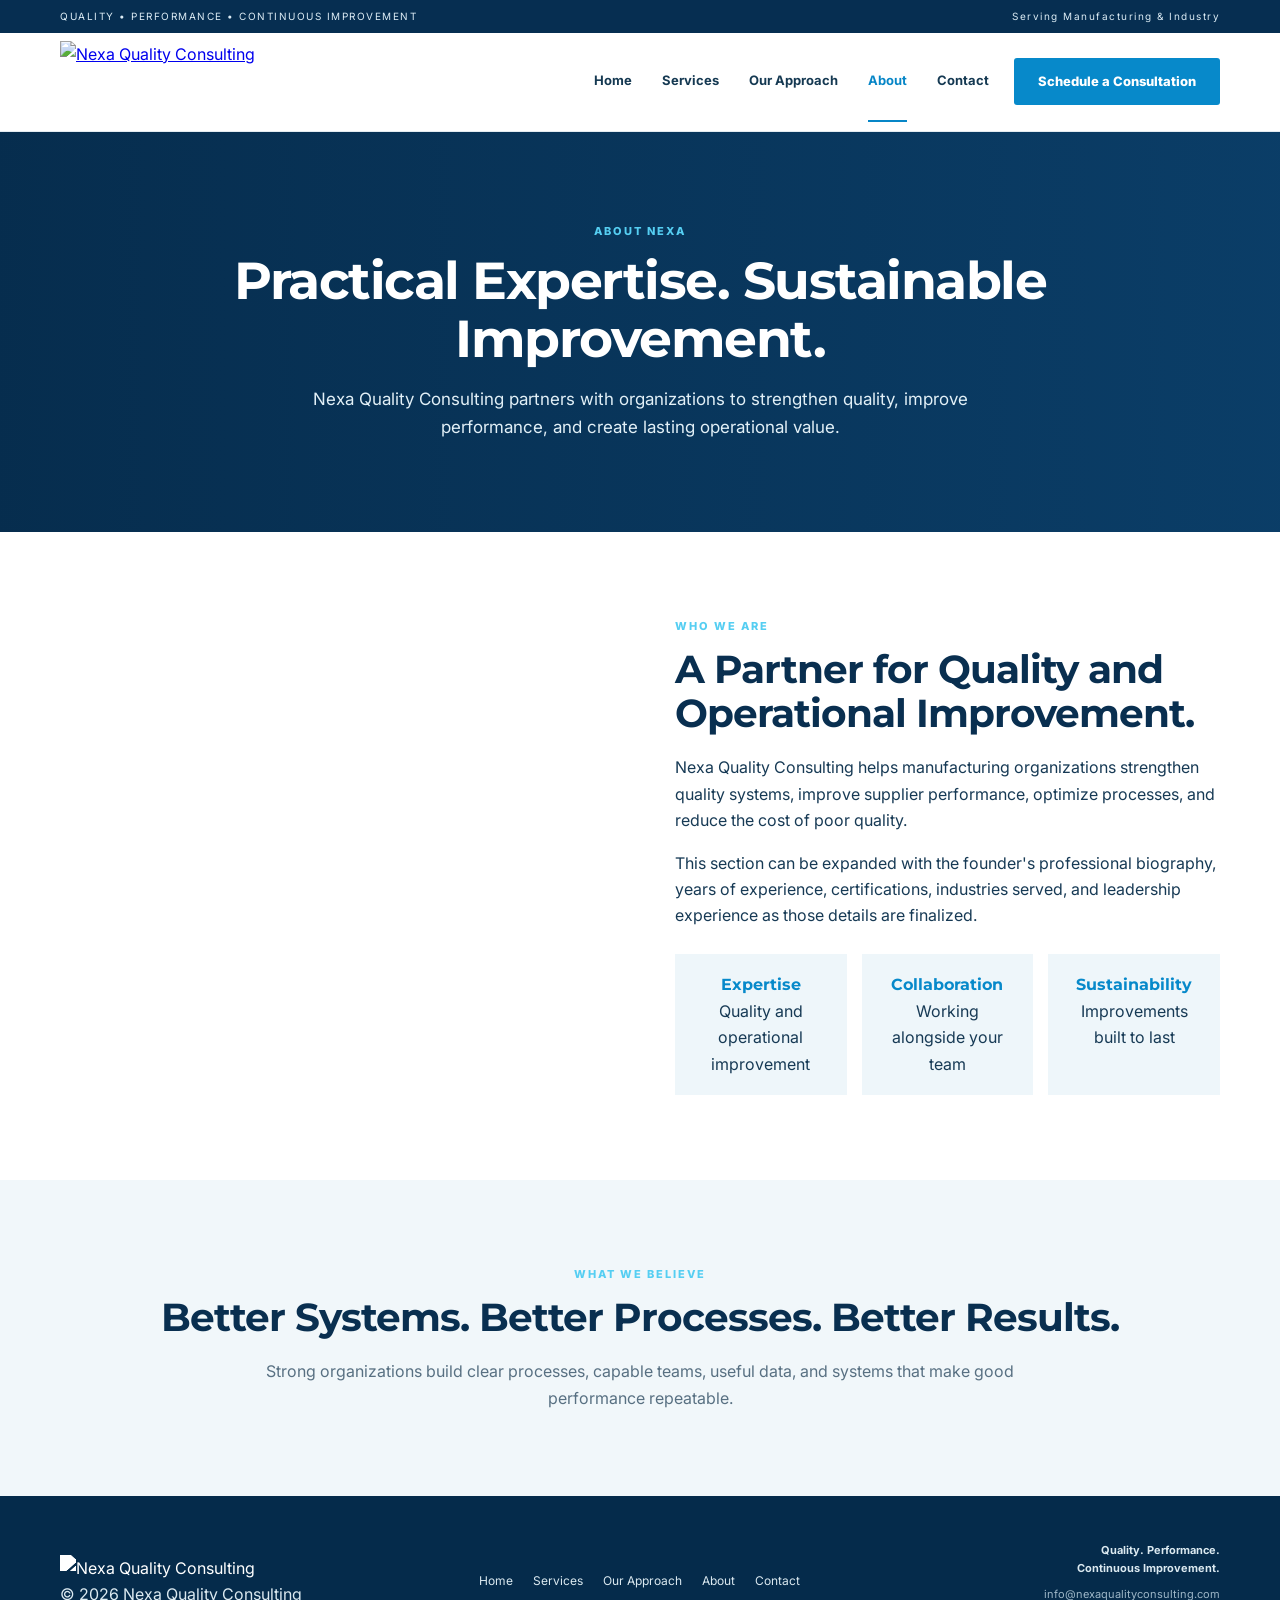
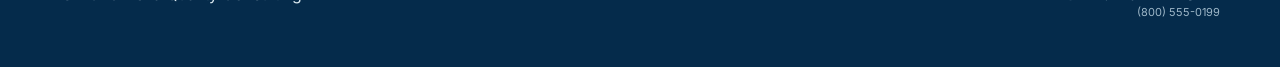
==== about.html @ 8bd85fcf "Add files via upload" ====
<!DOCTYPE html><html lang="en"><head><meta charset="UTF-8"><meta name="viewport" content="width=device-width,initial-scale=1.0"><title>About Nexa | Nexa Quality Consulting</title><link rel="preconnect" href="https://fonts.googleapis.com"><link rel="preconnect" href="https://fonts.gstatic.com" crossorigin><link href="https://fonts.googleapis.com/css2?family=Inter:wght@400;500;600;700;800&family=Montserrat:wght@600;700;800&display=swap" rel="stylesheet"><link rel="stylesheet" href="styles.css"></head><body>
<div class="topbar"><div class="container"><span>QUALITY • PERFORMANCE • CONTINUOUS IMPROVEMENT</span><span>Serving Manufacturing & Industry</span></div></div>
<header class="header"><div class="container navwrap"><a class="logo" href="index.html"><img src="assets/nexa-logo.jpeg" alt="Nexa Quality Consulting"></a><button class="menu" aria-label="Menu">☰</button><nav class="nav"><a href="index.html">Home</a><a href="services.html">Services</a><a href="process.html">Our Approach</a><a class="active" href="about.html">About</a><a href="contact.html">Contact</a></nav><a class="btn btn-blue navbtn" href="contact.html">Schedule a Consultation</a></div></header>
<section class="page-hero"><div class="inner container"><div class="eyebrow">ABOUT NEXA</div><h1>Practical Expertise. Sustainable Improvement.</h1><p>Nexa Quality Consulting partners with organizations to strengthen quality, improve performance, and create lasting operational value.</p></div></section>
<section class="section"><div class="container aboutgrid"><div class="aboutphoto"></div><div><div class="eyebrow">WHO WE ARE</div><h2 class="section-title">A Partner for Quality and Operational Improvement.</h2><p>Nexa Quality Consulting helps manufacturing organizations strengthen quality systems, improve supplier performance, optimize processes, and reduce the cost of poor quality.</p><p>This section can be expanded with the founder's professional biography, years of experience, certifications, industries served, and leadership experience as those details are finalized.</p><div class="values"><div class="value"><strong>Expertise</strong><span>Quality and operational improvement</span></div><div class="value"><strong>Collaboration</strong><span>Working alongside your team</span></div><div class="value"><strong>Sustainability</strong><span>Improvements built to last</span></div></div></div></div></section>
<section class="light-band section"><div class="container center"><div class="eyebrow">WHAT WE BELIEVE</div><h2>Better Systems. Better Processes. Better Results.</h2><p>Strong organizations build clear processes, capable teams, useful data, and systems that make good performance repeatable.</p></div></section>
<footer class="footer"><div class="container footergrid"><div><img src="assets/nexa-logo.jpeg" alt="Nexa Quality Consulting"><div>© 2026 Nexa Quality Consulting</div></div><div class="footerlinks"><a href="index.html">Home</a><a href="services.html">Services</a><a href="process.html">Our Approach</a><a href="about.html">About</a><a href="contact.html">Contact</a></div><div class="footerright"><strong>Quality. Performance.<br>Continuous Improvement.</strong><span>info@nexaqualityconsulting.com<br>(800) 555-0199</span></div></div></footer><script src="script.js"></script></body></html>
---- styles.css ----
*{box-sizing:border-box}html{scroll-behavior:smooth}body{margin:0;font-family:Inter,Arial,sans-serif;color:#173a55;line-height:1.65;background:#fff}.container{width:min(1160px,calc(100% - 42px));margin:auto}.topbar{background:#062e51;color:#dcecf5;font-size:10px;letter-spacing:1.5px}.topbar .container{display:flex;justify-content:space-between;padding:8px 0}.header{background:#fff;border-bottom:1px solid #e3ebf0;position:sticky;top:0;z-index:50}.navwrap{height:98px;display:flex;align-items:center}.logo img{width:205px;height:82px;object-fit:contain}.nav{margin-left:auto;display:flex;gap:30px}.nav a{color:#153952;text-decoration:none;font-size:13px;font-weight:700;padding:29px 0;border-bottom:2px solid transparent}.nav a:hover,.nav a.active{color:#0786c7;border-color:#0786c7}.btn{display:inline-flex;align-items:center;justify-content:center;padding:13px 24px;border-radius:3px;text-decoration:none;font-size:13px;font-weight:800;border:0;cursor:pointer}.btn-blue{background:#0789ca;color:white}.btn-blue:hover{background:#066fa7}.navbtn{margin-left:25px}.menu{display:none;margin-left:auto;background:none;border:0;font-size:26px;color:#092f50}.page-hero{position:relative;min-height:400px;display:flex;align-items:center;text-align:center;overflow:hidden;background:#092f50}.page-hero:before{content:"";position:absolute;inset:0;background:linear-gradient(90deg,#062d4eee,#0b416dcc),url('https://images.unsplash.com/photo-1565814329452-e1efa11c5b89?auto=format&fit=crop&w=1800&q=85') center/cover}.page-hero .inner{position:relative;color:#fff;max-width:850px;margin:auto;padding:70px 0}.eyebrow{font-size:11px;letter-spacing:2px;font-weight:800;color:#55cef2;margin-bottom:12px}.page-hero h1{font-family:Montserrat,Inter,sans-serif;font-size:52px;line-height:1.1;margin:0 0 18px;letter-spacing:-1.5px}.page-hero p{font-size:17px;color:#e2f0f7;max-width:720px;margin:0 auto}.section{padding:85px 0}.center{text-align:center}.center h2,.section-title{font-family:Montserrat,Inter,sans-serif;color:#092f50;font-size:39px;line-height:1.15;letter-spacing:-1px;margin:0 0 18px}.center>p{max-width:760px;margin:0 auto;color:#587082}.blue-band{background:#07365d;color:#fff;text-align:center;padding:72px 0}.blue-band h2{font-family:Montserrat;font-size:37px;line-height:1.15;margin:0 auto 16px;max-width:820px}.blue-band p{max-width:730px;margin:0 auto 25px;color:#d9e9f2}.light-band{background:#f1f7fa}.hero-home{min-height:620px;position:relative;display:flex;align-items:center;text-align:center;background:#062e52;overflow:hidden}.hero-home:before{content:"";position:absolute;inset:0;background:linear-gradient(180deg,rgba(4,38,67,.74),rgba(4,42,72,.92)),url('https://images.unsplash.com/photo-1565814329452-e1efa11c5b89?auto=format&fit=crop&w=1900&q=85') center/cover}.hero-home .inner{position:relative;color:#fff;max-width:900px;margin:auto;padding:80px 0}.hero-home h1{font-family:Montserrat;font-size:60px;line-height:1.08;letter-spacing:-2px;margin:0 auto 22px}.hero-home h1 span{color:#56d0f3}.hero-home p{font-size:18px;max-width:760px;margin:0 auto 30px;color:#e2f1f7}.hero-buttons{display:flex;justify-content:center;gap:14px;flex-wrap:wrap}.btn-light{background:#fff;color:#093355}.btn-outline{border:1px solid #70d9f5;color:#fff;background:transparent}.trust{background:#fff;border-bottom:1px solid #e2ebf0}.trustgrid{display:grid;grid-template-columns:repeat(4,1fr);padding:28px 0}.trustgrid div{text-align:center;border-right:1px solid #dbe5eb}.trustgrid div:last-child{border:0}.trustgrid strong{display:block;font-family:Montserrat;font-size:20px;color:#0a3556}.trustgrid span{font-size:11px;color:#607688}.cards{display:grid;grid-template-columns:repeat(3,1fr);gap:22px;margin-top:45px}.card{background:#fff;border:1px solid #dce7ed;padding:31px;text-align:center;min-height:265px;box-shadow:0 8px 28px rgba(16,55,78,.06)}.card:hover{transform:translateY(-3px);box-shadow:0 14px 35px rgba(16,55,78,.1);transition:.2s}.card .number{color:#0789ca;font-weight:800;font-size:12px;letter-spacing:1px}.card h3{font-family:Montserrat;font-size:21px;color:#0a3455;line-height:1.2}.card p{font-size:13px;color:#5b7080}.card a{color:#0789ca;font-size:12px;font-weight:800;text-decoration:none}.split{display:grid;grid-template-columns:1fr 1fr}.split .photo{min-height:470px;background:url('https://images.unsplash.com/photo-1581092160562-40aa08e78837?auto=format&fit=crop&w=1200&q=85') center/cover}.split .copy{padding:75px 9%;display:flex;justify-content:center;flex-direction:column;background:#eef6fa}.split .copy h2{font-family:Montserrat;font-size:38px;line-height:1.15;color:#092f50}.split .copy p{color:#526a7b}.checks{display:grid;gap:9px;margin:20px 0 28px;font-size:13px;font-weight:700}.process{display:grid;grid-template-columns:repeat(4,1fr);gap:20px;margin-top:45px}.process-item{text-align:center}.circle{width:62px;height:62px;border-radius:50%;background:#0789ca;color:#fff;display:flex;align-items:center;justify-content:center;margin:0 auto 15px;font-family:Montserrat;font-size:20px}.process-item h3{font-family:Montserrat;color:#0a3455;margin:0 0 6px}.process-item p{font-size:12px;color:#607486}.quote{background:#f4f8fa;text-align:center;padding:75px 20px}.quote blockquote{font-family:Montserrat;font-size:29px;line-height:1.35;color:#0a3455;max-width:820px;margin:0 auto 18px}.quote span{font-size:12px;color:#6a7e8d}.aboutgrid{display:grid;grid-template-columns:1fr 1fr;gap:70px;align-items:center}.aboutphoto{min-height:470px;background:url('https://images.unsplash.com/photo-1556761175-b413da4baf72?auto=format&fit=crop&w=1100&q=85') center/cover}.aboutcopy p{color:#587081}.values{display:grid;grid-template-columns:repeat(3,1fr);gap:15px;margin-top:25px}.value{background:#eef6fa;padding:18px;text-align:center}.value strong{display:block;color:#0789ca;font-family:Montserrat}.casegrid{display:grid;grid-template-columns:repeat(3,1fr);gap:22px;margin-top:45px}.case{border:1px solid #d8e5ec;background:#fff;overflow:hidden}.caseimg{height:180px;background-size:cover;background-position:center}.case:nth-child(1) .caseimg{background-image:url('https://images.unsplash.com/photo-1565043666747-69f6646db940?auto=format&fit=crop&w=900&q=80')}.case:nth-child(2) .caseimg{background-image:url('https://images.unsplash.com/photo-1581094794329-c8112a89af12?auto=format&fit=crop&w=900&q=80')}.case:nth-child(3) .caseimg{background-image:url('https://images.unsplash.com/photo-1581091226825-a6a2a5aee158?auto=format&fit=crop&w=900&q=80')}.casebody{padding:24px}.case h3{font-family:Montserrat;color:#0a3455}.case p{font-size:13px;color:#607486}.contactwrap{display:grid;grid-template-columns:1fr 1fr;gap:55px;align-items:start}.contactinfo h2{font-family:Montserrat;font-size:39px;line-height:1.15;color:#092f50}.contactinfo p{color:#587081}.contactdetails{display:grid;gap:15px;margin-top:25px}.contactdetails div{background:#eef6fa;padding:17px}.contactdetails strong{display:block;color:#0789ca;font-size:11px;letter-spacing:1px}.formbox{background:#fff;border:1px solid #dbe6ec;padding:30px;box-shadow:0 12px 35px rgba(12,49,70,.08)}input,textarea,select{width:100%;padding:13px;border:1px solid #ccdbe4;margin-bottom:12px;font:inherit;font-size:13px;background:#fff}textarea{min-height:130px;resize:vertical}.formrow{display:grid;grid-template-columns:1fr 1fr;gap:10px}.faq{max-width:850px;margin:45px auto 0}.faq details{background:#fff;border:1px solid #dce7ed;margin-bottom:10px;padding:18px 22px}.faq summary{cursor:pointer;font-weight:700;color:#143b58}.faq p{font-size:13px;color:#5b7180}.footer{background:#052b4b;color:#dbe9f0;padding:45px 0}.footergrid{display:grid;grid-template-columns:1fr 1fr 1fr;gap:35px;align-items:center}.footer img{width:150px;height:58px;object-fit:contain;filter:brightness(0) invert(1)}.footerlinks{display:flex;justify-content:center;gap:20px;flex-wrap:wrap}.footer a{color:#dbe9f0;text-decoration:none;font-size:12px}.footerright{text-align:right;font-size:11px}.footerright span{display:block;color:#9db6c7;margin-top:8px}.mobile-space{display:none}@media(max-width:850px){.nav{display:none}.nav.open{position:absolute;top:82px;left:0;right:0;background:#fff;display:flex;flex-direction:column;padding:15px 22px;gap:0;box-shadow:0 12px 25px #0002}.nav.open a{padding:12px 0}.menu{display:block}.navbtn{display:none}.hero-home h1{font-size:44px}.page-hero h1{font-size:43px}.cards,.casegrid{grid-template-columns:1fr 1fr}.split,.aboutgrid,.contactwrap{grid-template-columns:1fr}.split .photo,.aboutphoto{min-height:300px}.process{grid-template-columns:1fr 1fr}.trustgrid{grid-template-columns:1fr 1fr;gap:18px}.trustgrid div:nth-child(2){border:0}.footergrid{grid-template-columns:1fr;text-align:center}.footerright{text-align:center}}@media(max-width:560px){.container{width:calc(100% - 28px)}.topbar{display:none}.logo img{width:145px}.hero-home{min-height:560px}.hero-home h1{font-size:37px}.page-hero h1{font-size:35px}.cards,.casegrid,.process,.values,.formrow{grid-template-columns:1fr}.section{padding:65px 0}.center h2,.section-title,.split .copy h2,.contactinfo h2,.blue-band h2{font-size:30px}.trustgrid{grid-template-columns:1fr 1fr}.trustgrid strong{font-size:16px}.hero-home p{font-size:15px}.hero-buttons{flex-direction:column;align-items:center}.footerlinks{gap:12px}}
.cards.four{grid-template-columns:repeat(4,1fr)}.service-list{list-style:none;padding:0;margin:18px 0 0;text-align:left;display:grid;gap:8px}.service-list li{font-size:12px;color:#5b7080;padding-left:15px;position:relative}.service-list li:before{content:"✓";position:absolute;left:0;color:#0789ca;font-weight:800}.result-card{min-height:290px}.result-placeholder{margin-top:20px;padding-top:14px;border-top:1px solid #dce7ed;font-size:11px;letter-spacing:.4px;color:#8293a0;font-weight:700;text-transform:uppercase}.process-large{margin-top:55px}.logo{display:flex;align-items:center;flex-shrink:0}.footer img{width:180px;height:70px}.navbtn{white-space:nowrap}@media(max-width:1100px){.nav{gap:18px}.navbtn{margin-left:15px}.cards.four{grid-template-columns:repeat(2,1fr)}}@media(max-width:850px){.nav.open{top:98px}.cards.four{grid-template-columns:1fr 1fr}}@media(max-width:560px){.logo img{width:175px;height:72px}.cards.four{grid-template-columns:1fr}.footer img{width:170px;height:65px}}
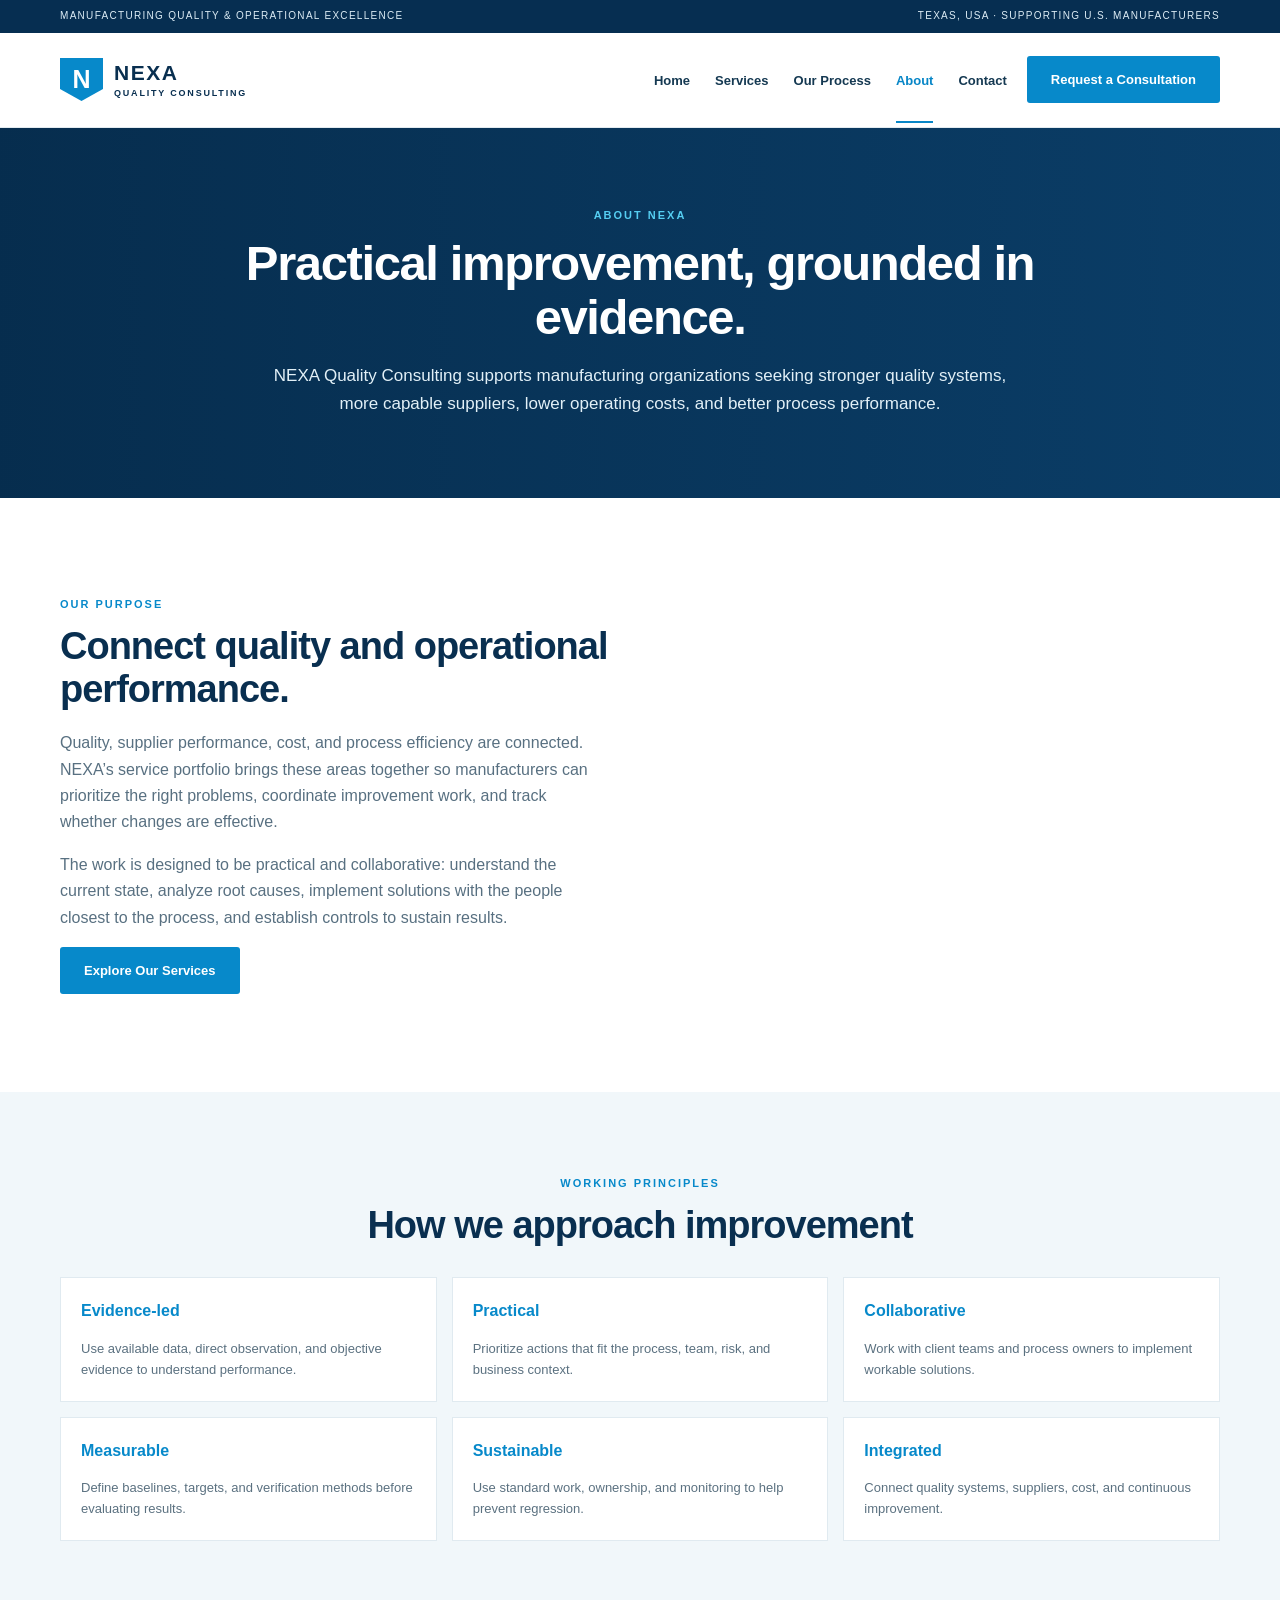
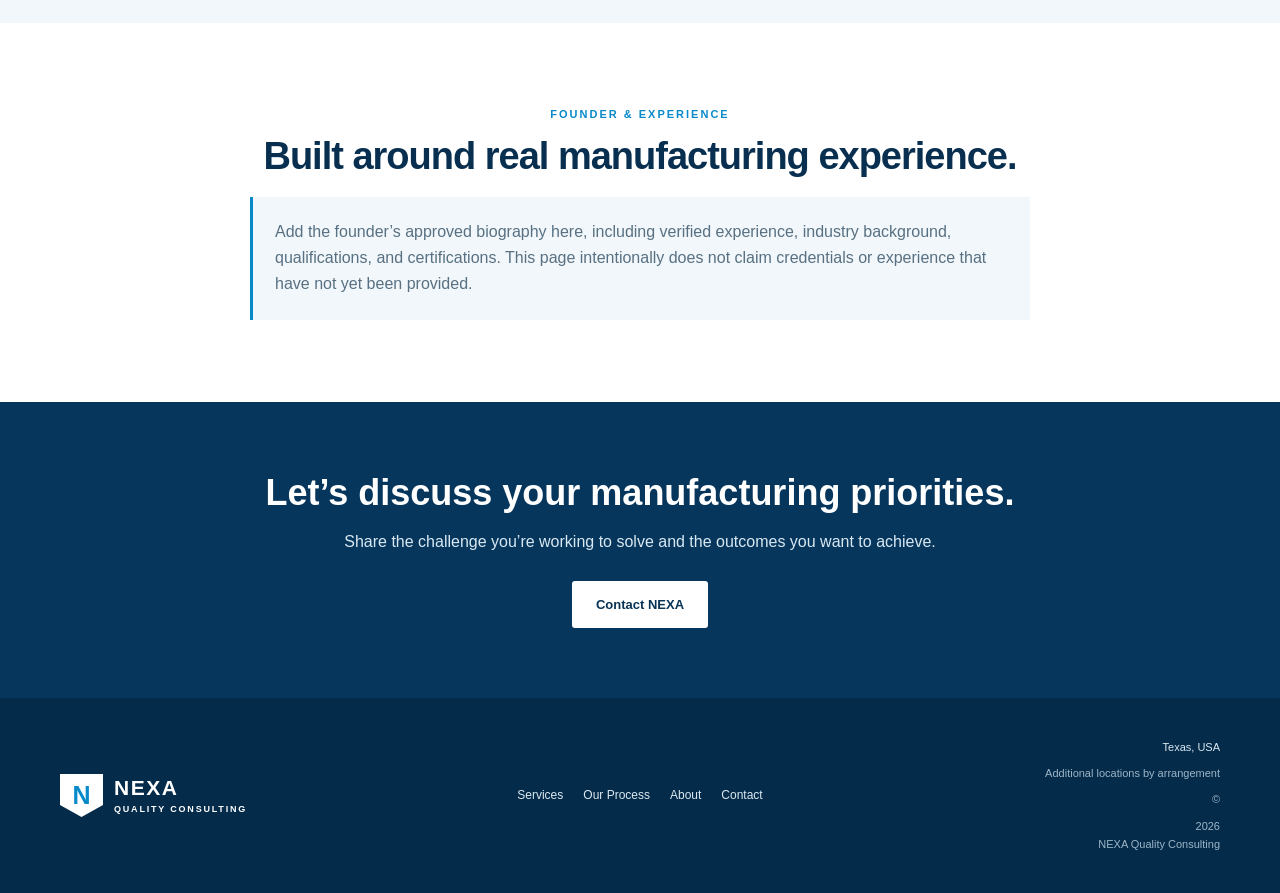
==== commit 0a2ce297: "Add files via upload" ====
--- a/about.html
+++ b/about.html
@@ -1,7 +1,15 @@
-<!DOCTYPE html><html lang="en"><head><meta charset="UTF-8"><meta name="viewport" content="width=device-width,initial-scale=1.0"><title>About Nexa | Nexa Quality Consulting</title><link rel="preconnect" href="https://fonts.googleapis.com"><link rel="preconnect" href="https://fonts.gstatic.com" crossorigin><link href="https://fonts.googleapis.com/css2?family=Inter:wght@400;500;600;700;800&family=Montserrat:wght@600;700;800&display=swap" rel="stylesheet"><link rel="stylesheet" href="styles.css"></head><body>
-<div class="topbar"><div class="container"><span>QUALITY • PERFORMANCE • CONTINUOUS IMPROVEMENT</span><span>Serving Manufacturing & Industry</span></div></div>
-<header class="header"><div class="container navwrap"><a class="logo" href="index.html"><img src="assets/nexa-logo.jpeg" alt="Nexa Quality Consulting"></a><button class="menu" aria-label="Menu">☰</button><nav class="nav"><a href="index.html">Home</a><a href="services.html">Services</a><a href="process.html">Our Approach</a><a class="active" href="about.html">About</a><a href="contact.html">Contact</a></nav><a class="btn btn-blue navbtn" href="contact.html">Schedule a Consultation</a></div></header>
-<section class="page-hero"><div class="inner container"><div class="eyebrow">ABOUT NEXA</div><h1>Practical Expertise. Sustainable Improvement.</h1><p>Nexa Quality Consulting partners with organizations to strengthen quality, improve performance, and create lasting operational value.</p></div></section>
-<section class="section"><div class="container aboutgrid"><div class="aboutphoto"></div><div><div class="eyebrow">WHO WE ARE</div><h2 class="section-title">A Partner for Quality and Operational Improvement.</h2><p>Nexa Quality Consulting helps manufacturing organizations strengthen quality systems, improve supplier performance, optimize processes, and reduce the cost of poor quality.</p><p>This section can be expanded with the founder's professional biography, years of experience, certifications, industries served, and leadership experience as those details are finalized.</p><div class="values"><div class="value"><strong>Expertise</strong><span>Quality and operational improvement</span></div><div class="value"><strong>Collaboration</strong><span>Working alongside your team</span></div><div class="value"><strong>Sustainability</strong><span>Improvements built to last</span></div></div></div></div></section>
-<section class="light-band section"><div class="container center"><div class="eyebrow">WHAT WE BELIEVE</div><h2>Better Systems. Better Processes. Better Results.</h2><p>Strong organizations build clear processes, capable teams, useful data, and systems that make good performance repeatable.</p></div></section>
-<footer class="footer"><div class="container footergrid"><div><img src="assets/nexa-logo.jpeg" alt="Nexa Quality Consulting"><div>© 2026 Nexa Quality Consulting</div></div><div class="footerlinks"><a href="index.html">Home</a><a href="services.html">Services</a><a href="process.html">Our Approach</a><a href="about.html">About</a><a href="contact.html">Contact</a></div><div class="footerright"><strong>Quality. Performance.<br>Continuous Improvement.</strong><span>info@nexaqualityconsulting.com<br>(800) 555-0199</span></div></div></footer><script src="script.js"></script></body></html>
+<!doctype html>
+<html lang="en">
+<head><meta charset="utf-8"><meta name="viewport" content="width=device-width, initial-scale=1"><meta name="description" content="Learn about NEXA Quality Consulting's practical, data-driven approach to manufacturing quality and operational improvement."><meta name="theme-color" content="#062e51"><title>About | NEXA Quality Consulting</title><link rel="canonical" href="https://nexaqualitysolutions.com/about.html"><link rel="stylesheet" href="styles.css"><script src="script.js" defer></script></head>
+<body>
+<div class="topbar"><div class="container"><span>MANUFACTURING QUALITY & OPERATIONAL EXCELLENCE</span><span>TEXAS, USA · SUPPORTING U.S. MANUFACTURERS</span></div></div>
+<header class="header"><div class="container navwrap"><a class="logo" href="index.html" aria-label="NEXA Quality Consulting home"><span class="logo-mark">N</span><span class="logo-text">NEXA <small>QUALITY CONSULTING</small></span></a><button class="menu" type="button" aria-expanded="false" aria-controls="site-nav" aria-label="Open navigation">☰</button><nav class="nav" id="site-nav" aria-label="Main navigation"><a href="index.html">Home</a><a href="services.html">Services</a><a href="process.html">Our Process</a><a class="active" href="about.html">About</a><a href="contact.html">Contact</a></nav><a class="btn btn-blue navbtn" href="contact.html">Request a Consultation</a></div></header>
+<main>
+<section class="page-hero"><div class="container inner"><div class="eyebrow">ABOUT NEXA</div><h1>Practical improvement, grounded in evidence.</h1><p>NEXA Quality Consulting supports manufacturing organizations seeking stronger quality systems, more capable suppliers, lower operating costs, and better process performance.</p></div></section>
+<section class="section"><div class="container aboutgrid"><div class="aboutcopy"><div class="eyebrow">OUR PURPOSE</div><h2 class="section-title">Connect quality and operational performance.</h2><p>Quality, supplier performance, cost, and process efficiency are connected. NEXA’s service portfolio brings these areas together so manufacturers can prioritize the right problems, coordinate improvement work, and track whether changes are effective.</p><p>The work is designed to be practical and collaborative: understand the current state, analyze root causes, implement solutions with the people closest to the process, and establish controls to sustain results.</p><a class="btn btn-blue" href="services.html">Explore Our Services</a></div><div class="aboutphoto" role="img" aria-label="Team collaborating on operational improvement"></div></div></section>
+<section class="section light-band"><div class="container center"><div class="eyebrow">WORKING PRINCIPLES</div><h2>How we approach improvement</h2><div class="values"><div class="value"><strong>Evidence-led</strong><p>Use available data, direct observation, and objective evidence to understand performance.</p></div><div class="value"><strong>Practical</strong><p>Prioritize actions that fit the process, team, risk, and business context.</p></div><div class="value"><strong>Collaborative</strong><p>Work with client teams and process owners to implement workable solutions.</p></div><div class="value"><strong>Measurable</strong><p>Define baselines, targets, and verification methods before evaluating results.</p></div><div class="value"><strong>Sustainable</strong><p>Use standard work, ownership, and monitoring to help prevent regression.</p></div><div class="value"><strong>Integrated</strong><p>Connect quality systems, suppliers, cost, and continuous improvement.</p></div></div></div></section>
+<section class="section"><div class="container center"><div class="eyebrow">FOUNDER & EXPERIENCE</div><h2>Built around real manufacturing experience.</h2><p class="about-placeholder">Add the founder’s approved biography here, including verified experience, industry background, qualifications, and certifications. This page intentionally does not claim credentials or experience that have not yet been provided.</p></div></section>
+<section class="blue-band"><div class="container"><h2>Let’s discuss your manufacturing priorities.</h2><p>Share the challenge you’re working to solve and the outcomes you want to achieve.</p><a class="btn btn-light" href="contact.html">Contact NEXA</a></div></section>
+</main>
+<footer class="footer"><div class="container footergrid"><a class="logo footerlogo" href="index.html"><span class="logo-mark">N</span><span class="logo-text">NEXA <small>QUALITY CONSULTING</small></span></a><div class="footerlinks"><a href="services.html">Services</a><a href="process.html">Our Process</a><a href="about.html">About</a><a href="contact.html">Contact</a></div><div class="footerright">Texas, USA<span>Additional locations by arrangement</span><span>© <span data-year></span> NEXA Quality Consulting</span></div></div></footer>
+</body></html>
--- a/styles.css
+++ b/styles.css
@@ -1,2 +1 @@
-*{box-sizing:border-box}html{scroll-behavior:smooth}body{margin:0;font-family:Inter,Arial,sans-serif;color:#173a55;line-height:1.65;background:#fff}.container{width:min(1160px,calc(100% - 42px));margin:auto}.topbar{background:#062e51;color:#dcecf5;font-size:10px;letter-spacing:1.5px}.topbar .container{display:flex;justify-content:space-between;padding:8px 0}.header{background:#fff;border-bottom:1px solid #e3ebf0;position:sticky;top:0;z-index:50}.navwrap{height:98px;display:flex;align-items:center}.logo img{width:205px;height:82px;object-fit:contain}.nav{margin-left:auto;display:flex;gap:30px}.nav a{color:#153952;text-decoration:none;font-size:13px;font-weight:700;padding:29px 0;border-bottom:2px solid transparent}.nav a:hover,.nav a.active{color:#0786c7;border-color:#0786c7}.btn{display:inline-flex;align-items:center;justify-content:center;padding:13px 24px;border-radius:3px;text-decoration:none;font-size:13px;font-weight:800;border:0;cursor:pointer}.btn-blue{background:#0789ca;color:white}.btn-blue:hover{background:#066fa7}.navbtn{margin-left:25px}.menu{display:none;margin-left:auto;background:none;border:0;font-size:26px;color:#092f50}.page-hero{position:relative;min-height:400px;display:flex;align-items:center;text-align:center;overflow:hidden;background:#092f50}.page-hero:before{content:"";position:absolute;inset:0;background:linear-gradient(90deg,#062d4eee,#0b416dcc),url('https://images.unsplash.com/photo-1565814329452-e1efa11c5b89?auto=format&fit=crop&w=1800&q=85') center/cover}.page-hero .inner{position:relative;color:#fff;max-width:850px;margin:auto;padding:70px 0}.eyebrow{font-size:11px;letter-spacing:2px;font-weight:800;color:#55cef2;margin-bottom:12px}.page-hero h1{font-family:Montserrat,Inter,sans-serif;font-size:52px;line-height:1.1;margin:0 0 18px;letter-spacing:-1.5px}.page-hero p{font-size:17px;color:#e2f0f7;max-width:720px;margin:0 auto}.section{padding:85px 0}.center{text-align:center}.center h2,.section-title{font-family:Montserrat,Inter,sans-serif;color:#092f50;font-size:39px;line-height:1.15;letter-spacing:-1px;margin:0 0 18px}.center>p{max-width:760px;margin:0 auto;color:#587082}.blue-band{background:#07365d;color:#fff;text-align:center;padding:72px 0}.blue-band h2{font-family:Montserrat;font-size:37px;line-height:1.15;margin:0 auto 16px;max-width:820px}.blue-band p{max-width:730px;margin:0 auto 25px;color:#d9e9f2}.light-band{background:#f1f7fa}.hero-home{min-height:620px;position:relative;display:flex;align-items:center;text-align:center;background:#062e52;overflow:hidden}.hero-home:before{content:"";position:absolute;inset:0;background:linear-gradient(180deg,rgba(4,38,67,.74),rgba(4,42,72,.92)),url('https://images.unsplash.com/photo-1565814329452-e1efa11c5b89?auto=format&fit=crop&w=1900&q=85') center/cover}.hero-home .inner{position:relative;color:#fff;max-width:900px;margin:auto;padding:80px 0}.hero-home h1{font-family:Montserrat;font-size:60px;line-height:1.08;letter-spacing:-2px;margin:0 auto 22px}.hero-home h1 span{color:#56d0f3}.hero-home p{font-size:18px;max-width:760px;margin:0 auto 30px;color:#e2f1f7}.hero-buttons{display:flex;justify-content:center;gap:14px;flex-wrap:wrap}.btn-light{background:#fff;color:#093355}.btn-outline{border:1px solid #70d9f5;color:#fff;background:transparent}.trust{background:#fff;border-bottom:1px solid #e2ebf0}.trustgrid{display:grid;grid-template-columns:repeat(4,1fr);padding:28px 0}.trustgrid div{text-align:center;border-right:1px solid #dbe5eb}.trustgrid div:last-child{border:0}.trustgrid strong{display:block;font-family:Montserrat;font-size:20px;color:#0a3556}.trustgrid span{font-size:11px;color:#607688}.cards{display:grid;grid-template-columns:repeat(3,1fr);gap:22px;margin-top:45px}.card{background:#fff;border:1px solid #dce7ed;padding:31px;text-align:center;min-height:265px;box-shadow:0 8px 28px rgba(16,55,78,.06)}.card:hover{transform:translateY(-3px);box-shadow:0 14px 35px rgba(16,55,78,.1);transition:.2s}.card .number{color:#0789ca;font-weight:800;font-size:12px;letter-spacing:1px}.card h3{font-family:Montserrat;font-size:21px;color:#0a3455;line-height:1.2}.card p{font-size:13px;color:#5b7080}.card a{color:#0789ca;font-size:12px;font-weight:800;text-decoration:none}.split{display:grid;grid-template-columns:1fr 1fr}.split .photo{min-height:470px;background:url('https://images.unsplash.com/photo-1581092160562-40aa08e78837?auto=format&fit=crop&w=1200&q=85') center/cover}.split .copy{padding:75px 9%;display:flex;justify-content:center;flex-direction:column;background:#eef6fa}.split .copy h2{font-family:Montserrat;font-size:38px;line-height:1.15;color:#092f50}.split .copy p{color:#526a7b}.checks{display:grid;gap:9px;margin:20px 0 28px;font-size:13px;font-weight:700}.process{display:grid;grid-template-columns:repeat(4,1fr);gap:20px;margin-top:45px}.process-item{text-align:center}.circle{width:62px;height:62px;border-radius:50%;background:#0789ca;color:#fff;display:flex;align-items:center;justify-content:center;margin:0 auto 15px;font-family:Montserrat;font-size:20px}.process-item h3{font-family:Montserrat;color:#0a3455;margin:0 0 6px}.process-item p{font-size:12px;color:#607486}.quote{background:#f4f8fa;text-align:center;padding:75px 20px}.quote blockquote{font-family:Montserrat;font-size:29px;line-height:1.35;color:#0a3455;max-width:820px;margin:0 auto 18px}.quote span{font-size:12px;color:#6a7e8d}.aboutgrid{display:grid;grid-template-columns:1fr 1fr;gap:70px;align-items:center}.aboutphoto{min-height:470px;background:url('https://images.unsplash.com/photo-1556761175-b413da4baf72?auto=format&fit=crop&w=1100&q=85') center/cover}.aboutcopy p{color:#587081}.values{display:grid;grid-template-columns:repeat(3,1fr);gap:15px;margin-top:25px}.value{background:#eef6fa;padding:18px;text-align:center}.value strong{display:block;color:#0789ca;font-family:Montserrat}.casegrid{display:grid;grid-template-columns:repeat(3,1fr);gap:22px;margin-top:45px}.case{border:1px solid #d8e5ec;background:#fff;overflow:hidden}.caseimg{height:180px;background-size:cover;background-position:center}.case:nth-child(1) .caseimg{background-image:url('https://images.unsplash.com/photo-1565043666747-69f6646db940?auto=format&fit=crop&w=900&q=80')}.case:nth-child(2) .caseimg{background-image:url('https://images.unsplash.com/photo-1581094794329-c8112a89af12?auto=format&fit=crop&w=900&q=80')}.case:nth-child(3) .caseimg{background-image:url('https://images.unsplash.com/photo-1581091226825-a6a2a5aee158?auto=format&fit=crop&w=900&q=80')}.casebody{padding:24px}.case h3{font-family:Montserrat;color:#0a3455}.case p{font-size:13px;color:#607486}.contactwrap{display:grid;grid-template-columns:1fr 1fr;gap:55px;align-items:start}.contactinfo h2{font-family:Montserrat;font-size:39px;line-height:1.15;color:#092f50}.contactinfo p{color:#587081}.contactdetails{display:grid;gap:15px;margin-top:25px}.contactdetails div{background:#eef6fa;padding:17px}.contactdetails strong{display:block;color:#0789ca;font-size:11px;letter-spacing:1px}.formbox{background:#fff;border:1px solid #dbe6ec;padding:30px;box-shadow:0 12px 35px rgba(12,49,70,.08)}input,textarea,select{width:100%;padding:13px;border:1px solid #ccdbe4;margin-bottom:12px;font:inherit;font-size:13px;background:#fff}textarea{min-height:130px;resize:vertical}.formrow{display:grid;grid-template-columns:1fr 1fr;gap:10px}.faq{max-width:850px;margin:45px auto 0}.faq details{background:#fff;border:1px solid #dce7ed;margin-bottom:10px;padding:18px 22px}.faq summary{cursor:pointer;font-weight:700;color:#143b58}.faq p{font-size:13px;color:#5b7180}.footer{background:#052b4b;color:#dbe9f0;padding:45px 0}.footergrid{display:grid;grid-template-columns:1fr 1fr 1fr;gap:35px;align-items:center}.footer img{width:150px;height:58px;object-fit:contain;filter:brightness(0) invert(1)}.footerlinks{display:flex;justify-content:center;gap:20px;flex-wrap:wrap}.footer a{color:#dbe9f0;text-decoration:none;font-size:12px}.footerright{text-align:right;font-size:11px}.footerright span{display:block;color:#9db6c7;margin-top:8px}.mobile-space{display:none}@media(max-width:850px){.nav{display:none}.nav.open{position:absolute;top:82px;left:0;right:0;background:#fff;display:flex;flex-direction:column;padding:15px 22px;gap:0;box-shadow:0 12px 25px #0002}.nav.open a{padding:12px 0}.menu{display:block}.navbtn{display:none}.hero-home h1{font-size:44px}.page-hero h1{font-size:43px}.cards,.casegrid{grid-template-columns:1fr 1fr}.split,.aboutgrid,.contactwrap{grid-template-columns:1fr}.split .photo,.aboutphoto{min-height:300px}.process{grid-template-columns:1fr 1fr}.trustgrid{grid-template-columns:1fr 1fr;gap:18px}.trustgrid div:nth-child(2){border:0}.footergrid{grid-template-columns:1fr;text-align:center}.footerright{text-align:center}}@media(max-width:560px){.container{width:calc(100% - 28px)}.topbar{display:none}.logo img{width:145px}.hero-home{min-height:560px}.hero-home h1{font-size:37px}.page-hero h1{font-size:35px}.cards,.casegrid,.process,.values,.formrow{grid-template-columns:1fr}.section{padding:65px 0}.center h2,.section-title,.split .copy h2,.contactinfo h2,.blue-band h2{font-size:30px}.trustgrid{grid-template-columns:1fr 1fr}.trustgrid strong{font-size:16px}.hero-home p{font-size:15px}.hero-buttons{flex-direction:column;align-items:center}.footerlinks{gap:12px}}
-.cards.four{grid-template-columns:repeat(4,1fr)}.service-list{list-style:none;padding:0;margin:18px 0 0;text-align:left;display:grid;gap:8px}.service-list li{font-size:12px;color:#5b7080;padding-left:15px;position:relative}.service-list li:before{content:"✓";position:absolute;left:0;color:#0789ca;font-weight:800}.result-card{min-height:290px}.result-placeholder{margin-top:20px;padding-top:14px;border-top:1px solid #dce7ed;font-size:11px;letter-spacing:.4px;color:#8293a0;font-weight:700;text-transform:uppercase}.process-large{margin-top:55px}.logo{display:flex;align-items:center;flex-shrink:0}.footer img{width:180px;height:70px}.navbtn{white-space:nowrap}@media(max-width:1100px){.nav{gap:18px}.navbtn{margin-left:15px}.cards.four{grid-template-columns:repeat(2,1fr)}}@media(max-width:850px){.nav.open{top:98px}.cards.four{grid-template-columns:1fr 1fr}}@media(max-width:560px){.logo img{width:175px;height:72px}.cards.four{grid-template-columns:1fr}.footer img{width:170px;height:65px}}
+*{box-sizing:border-box}html{scroll-behavior:smooth;scroll-padding-top:110px}body{margin:0;font-family:Inter,Arial,sans-serif;color:#173a55;line-height:1.65;background:#fff}img{max-width:100%}a{color:#0789ca}.container{width:min(1160px,calc(100% - 42px));margin:auto}.topbar{background:#062e51;color:#dcecf5;font-size:10px;letter-spacing:1.3px}.topbar .container{display:flex;justify-content:space-between;gap:20px;padding:8px 0}.header{background:#fff;border-bottom:1px solid #e3ebf0;position:sticky;top:0;z-index:50}.navwrap{min-height:94px;display:flex;align-items:center;gap:20px}.logo{display:flex;align-items:center;gap:11px;flex-shrink:0;text-decoration:none;color:#092f50}.logo-mark{width:43px;height:43px;display:grid;place-items:center;background:#0789ca;color:white;font-size:25px;font-weight:900;font-family:Montserrat,Arial,sans-serif;clip-path:polygon(0 0,100% 0,100% 72%,50% 100%,0 72%)}.logo-text{font-weight:900;letter-spacing:1.5px;font-size:21px;line-height:1.1}.logo-text small{display:block;font-size:9px;letter-spacing:1.8px;margin-top:5px}.nav{margin-left:auto;display:flex;gap:25px;align-items:center}.nav a{color:#153952;text-decoration:none;font-size:13px;font-weight:700;padding:34px 0 29px;border-bottom:2px solid transparent}.nav a:hover,.nav a.active{color:#0786c7;border-color:#0786c7}.btn{display:inline-flex;align-items:center;justify-content:center;padding:13px 24px;border-radius:3px;text-decoration:none;font-size:13px;font-weight:800;border:0;cursor:pointer;transition:background .2s,transform .2s}.btn:hover{transform:translateY(-1px)}.btn-blue{background:#0789ca;color:white}.btn-blue:hover{background:#066fa7}.navbtn{white-space:nowrap}.menu{display:none;margin-left:auto;background:none;border:0;font-size:26px;color:#092f50;cursor:pointer}.page-hero{position:relative;min-height:370px;display:flex;align-items:center;text-align:center;overflow:hidden;background:#092f50}.page-hero:before{content:"";position:absolute;inset:0;background:linear-gradient(90deg,#062d4eee,#0b416dcc),url('https://images.unsplash.com/photo-1565814329452-e1efa11c5b89?auto=format&fit=crop&w=1800&q=85') center/cover}.page-hero .inner{position:relative;color:#fff;max-width:900px;margin:auto;padding:70px 0}.eyebrow{font-size:11px;letter-spacing:2px;font-weight:800;color:#0789ca;margin-bottom:12px}.page-hero .eyebrow,.hero-home .eyebrow{color:#55cef2}.page-hero h1{font-family:Montserrat,Inter,sans-serif;font-size:49px;line-height:1.1;margin:0 0 18px;letter-spacing:-1.4px}.page-hero p{font-size:17px;color:#e2f0f7;max-width:760px;margin:0 auto}.section{padding:82px 0}.center{text-align:center}.center h2,.section-title{font-family:Montserrat,Inter,sans-serif;color:#092f50;font-size:38px;line-height:1.15;letter-spacing:-1px;margin:0 0 18px}.center>p{max-width:780px;margin:0 auto;color:#587082}.blue-band{background:#07365d;color:#fff;text-align:center;padding:70px 0}.blue-band h2{font-family:Montserrat,Arial,sans-serif;font-size:36px;line-height:1.15;margin:0 auto 16px;max-width:850px}.blue-band p{max-width:730px;margin:0 auto 25px;color:#d9e9f2}.light-band{background:#f1f7fa}.hero-home{min-height:600px;position:relative;display:flex;align-items:center;text-align:center;background:#062e52;overflow:hidden}.hero-home:before{content:"";position:absolute;inset:0;background:linear-gradient(180deg,rgba(4,38,67,.74),rgba(4,42,72,.92)),url('https://images.unsplash.com/photo-1565814329452-e1efa11c5b89?auto=format&fit=crop&w=1900&q=85') center/cover}.hero-home .inner{position:relative;color:#fff;max-width:920px;margin:auto;padding:78px 0}.hero-home h1{font-family:Montserrat,Arial,sans-serif;font-size:58px;line-height:1.08;letter-spacing:-2px;margin:0 auto 22px}.hero-home h1 span{color:#56d0f3}.hero-home p{font-size:18px;max-width:780px;margin:0 auto 30px;color:#e2f1f7}.hero-buttons{display:flex;justify-content:center;gap:14px;flex-wrap:wrap}.btn-light{background:#fff;color:#093355}.btn-outline{border:1px solid #70d9f5;color:#fff;background:transparent}.trust{background:#fff;border-bottom:1px solid #e2ebf0}.trustgrid{display:grid;grid-template-columns:repeat(4,1fr);padding:28px 0}.trustgrid div{text-align:center;border-right:1px solid #dbe5eb;padding:0 10px}.trustgrid div:last-child{border:0}.trustgrid strong{display:block;font-family:Montserrat,Arial,sans-serif;font-size:18px;color:#0a3556}.trustgrid span{font-size:11px;color:#607688}.cards{display:grid;grid-template-columns:repeat(3,1fr);gap:22px;margin-top:42px}.cards.four{grid-template-columns:repeat(4,1fr)}.card{background:#fff;border:1px solid #dce7ed;padding:28px;text-align:center;min-height:245px;box-shadow:0 8px 28px rgba(16,55,78,.06)}.card:hover{transform:translateY(-3px);box-shadow:0 14px 35px rgba(16,55,78,.1);transition:.2s}.card .number,.number{color:#0789ca;font-weight:800;font-size:11px;letter-spacing:1px}.card h3{font-family:Montserrat,Arial,sans-serif;font-size:20px;color:#0a3455;line-height:1.25}.card p{font-size:13px;color:#5b7080}.card a{color:#0789ca;font-size:12px;font-weight:800;text-decoration:none}.result-card{min-height:280px}.split{display:grid;grid-template-columns:1fr 1fr}.split .photo{min-height:450px;background:url('https://images.unsplash.com/photo-1581092160562-40aa08e78837?auto=format&fit=crop&w=1200&q=85') center/cover}.split .copy{padding:70px 9%;display:flex;justify-content:center;flex-direction:column;background:#eef6fa}.split .copy h2{font-family:Montserrat,Arial,sans-serif;font-size:37px;line-height:1.15;color:#092f50}.split .copy p,.aboutcopy p{color:#526a7b}.checks{display:grid;gap:9px;margin:20px 0 28px;font-size:13px;font-weight:700}.process{display:grid;grid-template-columns:repeat(4,1fr);gap:20px;margin-top:45px}.process-item{text-align:center}.circle{width:62px;height:62px;border-radius:50%;background:#0789ca;color:#fff;display:flex;align-items:center;justify-content:center;margin:0 auto 15px;font-family:Montserrat,Arial,sans-serif;font-size:20px}.process-item h3{font-family:Montserrat,Arial,sans-serif;color:#0a3455;margin:0 0 6px}.process-item p{font-size:13px;color:#607486}.process-large{margin-top:15px}.aboutgrid{display:grid;grid-template-columns:1fr 1fr;gap:65px;align-items:center}.aboutphoto{min-height:430px;background:url('https://images.unsplash.com/photo-1556761175-b413da4baf72?auto=format&fit=crop&w=1100&q=85') center/cover}.aboutcopy p{color:#587081}.values{display:grid;grid-template-columns:repeat(3,1fr);gap:15px;margin-top:30px}.value{background:#fff;border:1px solid #e0eaf0;padding:20px;text-align:left}.value strong{display:block;color:#0789ca;font-family:Montserrat,Arial,sans-serif}.value p{font-size:13px;color:#5b7180;margin-bottom:0}.metric-panel{display:grid;grid-template-columns:1fr 1fr;gap:14px}.metric-panel div{padding:24px;background:#eef6fa;border-left:3px solid #0789ca}.metric-panel strong{display:block;font-size:18px;color:#092f50}.metric-panel span{font-size:13px;color:#607486}.service-detail{padding:0 0 52px;margin:0 0 52px;border-bottom:1px solid #dce7ed;scroll-margin-top:125px}.service-detail:last-child{border-bottom:0;margin-bottom:0}.service-head{max-width:880px}.service-head h2{font-family:Montserrat,Arial,sans-serif;color:#092f50;font-size:34px;line-height:1.15;margin:8px 0 14px}.service-head p{color:#587081;font-size:16px}.service-columns{display:grid;grid-template-columns:1fr 1fr;gap:55px;margin-top:28px}.service-columns h3{font-size:17px;color:#092f50;margin:0 0 12px}.service-columns ul{padding-left:20px;margin:0 0 25px}.service-columns li{color:#526a7b;font-size:14px;margin:0 0 9px}.ideal{background:#f1f7fa;padding:17px 20px;font-size:13px;color:#526a7b;margin:25px 0 0}.note{color:#687e8e;font-size:12px;max-width:850px;margin:22px auto 0}.contactwrap{display:grid;grid-template-columns: .9fr 1.1fr;gap:55px;align-items:start}.contactinfo h2{font-family:Montserrat,Arial,sans-serif;font-size:38px;line-height:1.15;color:#092f50}.contactinfo p{color:#587081}.contactdetails{display:grid;gap:15px;margin-top:25px}.contactdetails div{background:#eef6fa;padding:17px;color:#526a7b;font-size:14px}.contactdetails strong{display:block;color:#0789ca;font-size:11px;letter-spacing:1px;margin-bottom:5px}.formbox{background:#fff;border:1px solid #dbe6ec;padding:30px;box-shadow:0 12px 35px rgba(12,49,70,.08)}.formbox h2{margin:0;color:#092f50;font-size:25px}.form-intro{font-size:12px;color:#6b7e8c;margin-top:5px}.formbox label{display:block;font-size:12px;font-weight:700;color:#23455e;margin-bottom:12px}.formbox input,.formbox textarea,.formbox select{display:block;width:100%;padding:12px;border:1px solid #ccdbe4;margin-top:5px;margin-bottom:0;font:inherit;font-size:13px;background:#fff;border-radius:2px}.formbox textarea{min-height:130px;resize:vertical}.formrow{display:grid;grid-template-columns:1fr 1fr;gap:12px}.form-status{font-size:12px;color:#6b7e8c;margin:16px 0 0}.about-placeholder{background:#f1f7fa;padding:22px;border-left:3px solid #0789ca;text-align:left!important}.footer{background:#052b4b;color:#dbe9f0;padding:40px 0}.footergrid{display:grid;grid-template-columns:1fr 1fr 1fr;gap:35px;align-items:center}.footerlogo{color:#fff}.footerlogo .logo-mark{background:#fff;color:#0789ca}.footerlogo .logo-text{color:#fff}.footerlinks{display:flex;justify-content:center;gap:20px;flex-wrap:wrap}.footer a{color:#dbe9f0;text-decoration:none;font-size:12px}.footer a:hover{text-decoration:underline}.footerright{text-align:right;font-size:11px}.footerright span{display:block;color:#9db6c7;margin-top:8px}.mobile-space{display:none}:focus-visible{outline:3px solid #55cef2;outline-offset:3px}@media(max-width:1100px){.nav{gap:16px}.navbtn{padding:12px 15px}.cards.four{grid-template-columns:repeat(2,1fr)}}@media(max-width:850px){.nav{display:none}.nav.open{position:absolute;top:94px;left:0;right:0;background:#fff;display:flex;flex-direction:column;align-items:stretch;padding:12px 22px;gap:0;box-shadow:0 12px 25px #0002}.nav.open a{padding:12px 0;border-bottom:1px solid #edf1f4}.menu{display:block}.navbtn{display:none}.hero-home h1{font-size:45px}.page-hero h1{font-size:42px}.cards,.cards.four{grid-template-columns:1fr 1fr}.split,.aboutgrid,.contactwrap{grid-template-columns:1fr}.split .photo,.aboutphoto{min-height:300px}.process{grid-template-columns:1fr 1fr}.trustgrid{grid-template-columns:1fr 1fr;gap:18px}.trustgrid div:nth-child(2){border:0}.footergrid{grid-template-columns:1fr;text-align:center}.footerlogo{justify-content:center}.footerright{text-align:center}.service-columns{gap:28px}}@media(max-width:560px){.container{width:calc(100% - 28px)}.topbar{display:none}.logo-text{font-size:19px}.hero-home{min-height:540px}.hero-home h1{font-size:36px;letter-spacing:-1px}.page-hero h1{font-size:34px}.cards,.cards.four,.process,.values,.formrow,.service-columns,.metric-panel{grid-template-columns:1fr}.section{padding:60px 0}.center h2,.section-title,.split .copy h2,.contactinfo h2,.blue-band h2{font-size:29px}.trustgrid strong{font-size:15px}.hero-home p{font-size:15px}.hero-buttons{flex-direction:column;align-items:center}.hero-buttons .btn{width:min(100%,300px)}.formbox{padding:22px}.service-head h2{font-size:28px}.footerlinks{gap:14px}}
